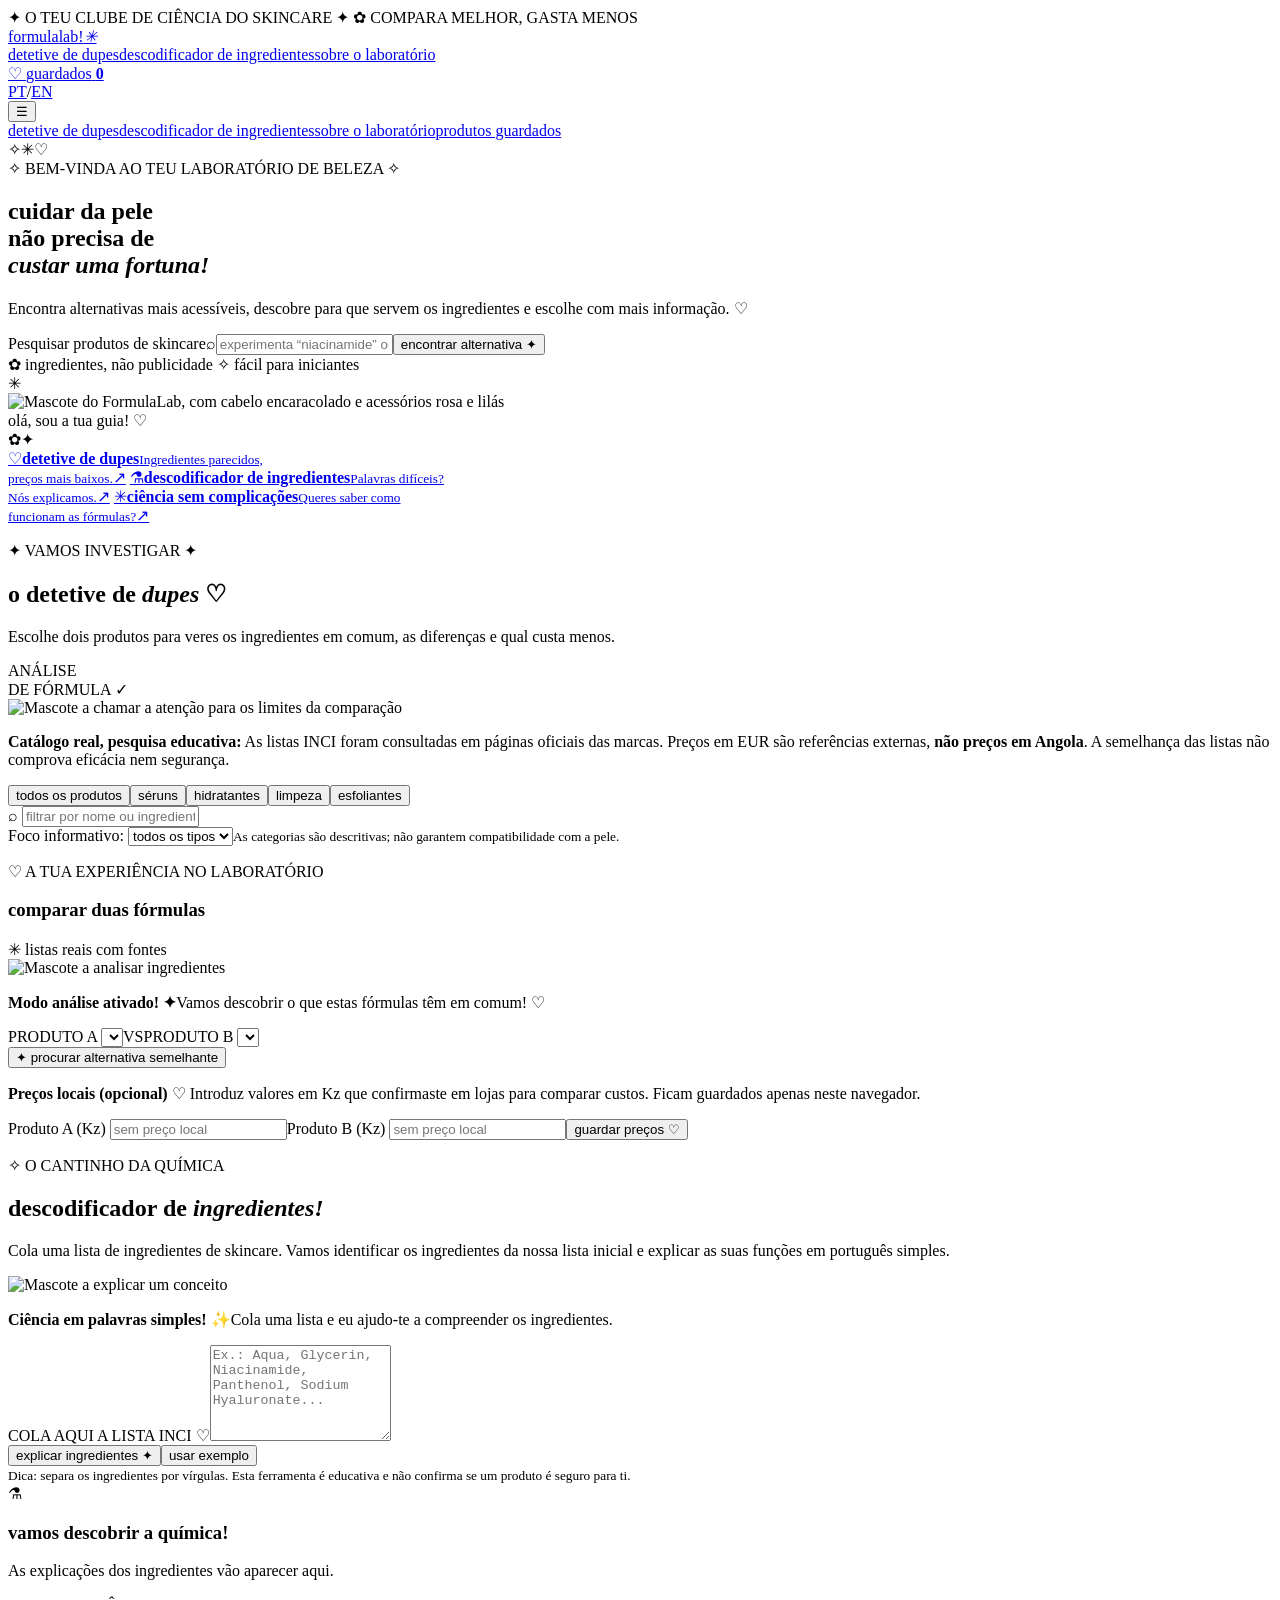
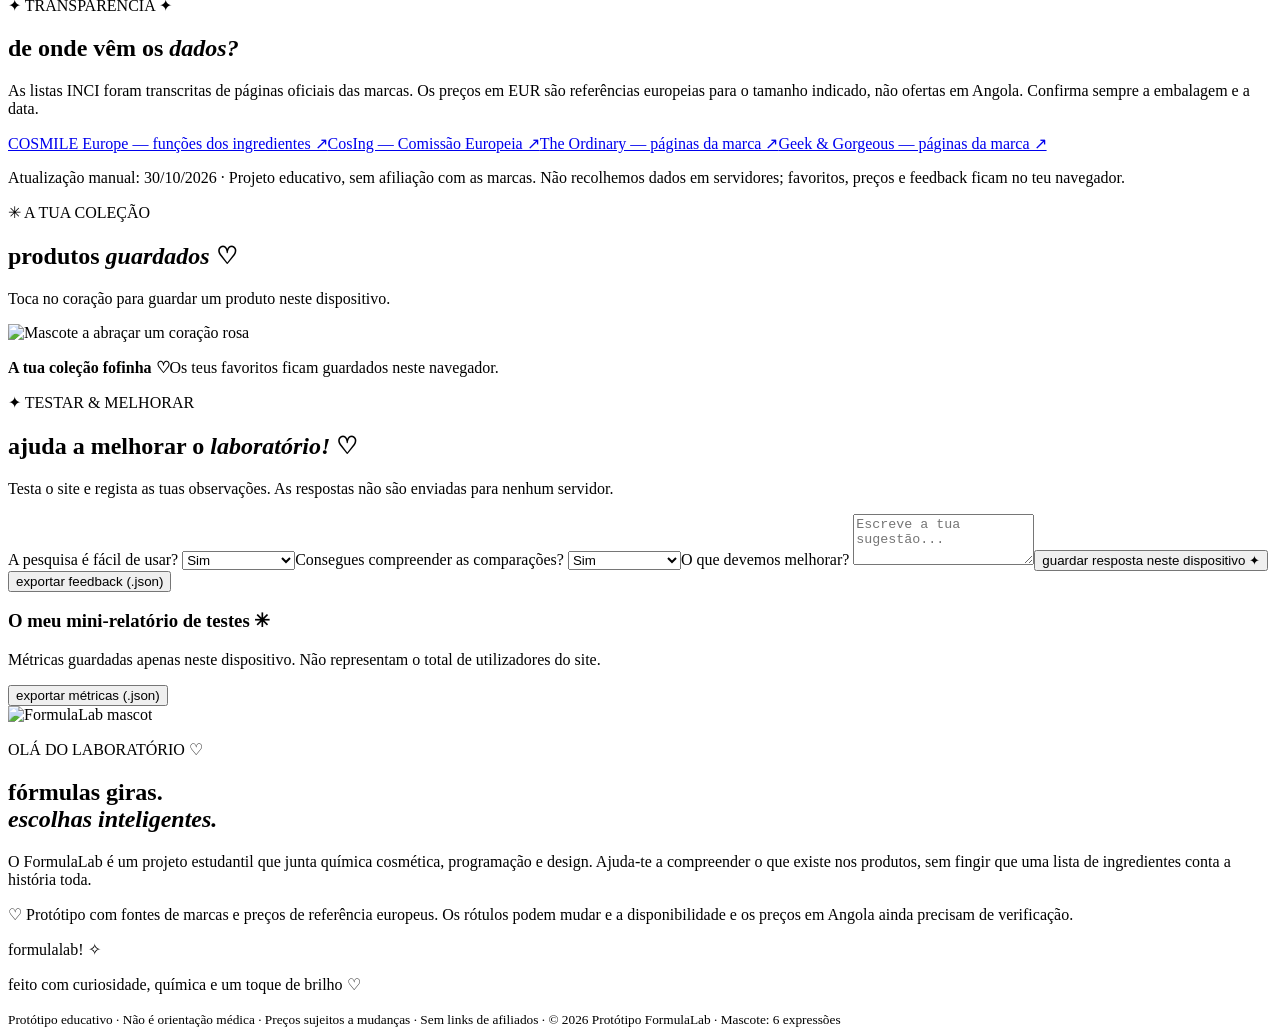
==== index.html @ 0b4a0418 "feat: add index.html" ====
<!doctype html>
<html lang="pt-AO">
<head>
<meta charset="utf-8"><meta name="viewport" content="width=device-width, initial-scale=1">
<meta name="theme-color" content="#a87be1"><meta name="description" content="FormulaLab — compara ingredientes e encontra alternativas de skincare.">
<title>FormulaLab ♡ — ciência e skincare para todos</title>
<link rel="stylesheet" href="styles.css">
</head>
<body>
<div class="page-shell">
  <div class="announcement">✦ O TEU CLUBE DE CIÊNCIA DO SKINCARE ✦ <span>✿</span> COMPARA MELHOR, GASTA MENOS</div>
  <header class="site-header">
    <a href="#home" class="brand" aria-label="Página inicial do FormulaLab">formula<span>lab!</span><i>✳</i></a>
    <nav aria-label="Navegação principal"><a href="#compare">detetive de dupes</a><a href="#decoder">descodificador de ingredientes</a><a href="#about">sobre o laboratório</a></nav>
    <a href="#favorites" class="nav-favs">♡ <span>guardados</span> <b id="favorite-count">0</b></a>
    <div class="language-switch" role="group" aria-label="Idioma / Language"><a class="active" href="index.html" lang="pt" hreflang="pt-AO" aria-label="Português" aria-current="page">PT</a><span aria-hidden="true">/</span><a class="" href="index-en.html" lang="en" hreflang="en" aria-label="English" >EN</a></div>
    <button class="mobile-menu" id="mobile-menu" aria-expanded="false" aria-controls="mobile-links" aria-label="Abrir menu">☰</button>
  </header>
  <div class="mobile-links" id="mobile-links"><a href="#compare">detetive de dupes</a><a href="#decoder">descodificador de ingredientes</a><a href="#about">sobre o laboratório</a><a href="#favorites">produtos guardados</a></div>

  <main id="home">
    <section class="hero decorated" aria-labelledby="hero-title">
      <span class="hero-spark a">✧</span><span class="hero-spark b">✳</span><span class="hero-spark c">♡</span>
      <div class="hero-copy"><div class="small-tag">✧ BEM-VINDA AO TEU LABORATÓRIO DE BELEZA ✧</div>
        <h1 id="hero-title">cuidar da pele<br>não precisa de<br><em>custar uma fortuna!</em></h1>
        <p>Encontra alternativas mais acessíveis, descobre para que servem os ingredientes e escolhe com mais informação. <span>♡</span></p>
        <form id="hero-search" class="hero-search"><label class="sr-only" for="search-input">Pesquisar produtos de skincare</label><span aria-hidden="true">⌕</span><input id="search-input" placeholder="experimenta “niacinamide” ou “sérum”..." autocomplete="off"><button type="submit">encontrar alternativa ✦</button></form>
        <div class="hero-footnote">✿ ingredientes, não publicidade <span>✧</span> fácil para iniciantes</div>
      </div>
      <div class="hero-art"><div class="orbit-sticker s1">✳</div><div class="avatar-halo"><img width="512" height="512" src="assets/avatars/welcome.png" alt="Mascote do FormulaLab, com cabelo encaracolado e acessórios rosa e lilás"></div><div class="avatar-label">olá, sou a tua guia! ♡</div><span class="art-mini left">✿</span><span class="art-mini right">✦</span></div>
    </section>

    <section class="feature-strip" aria-label="O que o FormulaLab faz">
      <a class="feature pink" href="#compare"><span class="feature-icon">♡</span><strong>detetive de dupes</strong><small>Ingredientes parecidos,<br>preços mais baixos.</small><span class="feature-arrow">↗</span></a>
      <a class="feature lime" href="#decoder"><span class="feature-icon">⚗</span><strong>descodificador de ingredientes</strong><small>Palavras difíceis?<br>Nós explicamos.</small><span class="feature-arrow">↗</span></a>
      <a class="feature peach" href="#about"><span class="feature-icon">✳</span><strong>ciência sem complicações</strong><small>Queres saber como<br>funcionam as fórmulas?</small><span class="feature-arrow">↗</span></a>
    </section>

    <section id="compare" class="main-section">
      <div class="section-heading"><div><p class="eyebrow">✦ VAMOS INVESTIGAR ✦</p><h2>o detetive de <i>dupes</i> <span>♡</span></h2><p>Escolhe dois produtos para veres os ingredientes em comum, as diferenças e qual custa menos.</p></div><div class="stamp">ANÁLISE<br>DE FÓRMULA ✓</div></div>
      <div class="notice notice-mascot"><img src="assets/avatars/warning.png" width="512" height="512" loading="lazy" alt="Mascote a chamar a atenção para os limites da comparação"><p><strong>Catálogo real, pesquisa educativa:</strong> As listas INCI foram consultadas em páginas oficiais das marcas. Preços em EUR são referências externas, <strong>não preços em Angola</strong>. A semelhança das listas não comprova eficácia nem segurança.</p></div>
      <div class="filters"><div class="filter-buttons" role="group" aria-label="Filtrar produtos"><button class="filter active" data-filter="all">todos os produtos</button><button class="filter" data-filter="serum">séruns</button><button class="filter" data-filter="moisturizer">hidratantes</button><button class="filter" data-filter="cleanser">limpeza</button><button class="filter" data-filter="exfoliant">esfoliantes</button></div><label class="mini-search">⌕ <input id="catalog-search" placeholder="filtrar por nome ou ingrediente" list="product-suggestions" aria-label="Filtrar catálogo de produtos"></label></div>
      <div class="catalog-extras"><label class="skin-filter-label" for="skin-filter">Foco informativo: <select id="skin-filter"><option value="all">todos os tipos</option><option value="oleosa">pele oleosa</option><option value="mista">pele mista</option><option value="seca">pele seca</option><option value="sensivel">pele sensível</option></select></label><small>As categorias são descritivas; não garantem compatibilidade com a pele.</small><span id="catalog-count"></span></div><datalist id="product-suggestions"></datalist><div id="catalog" class="product-grid" aria-live="polite"></div>
      <div class="compare-panel">
        <div class="panel-title"><div><p class="eyebrow">♡ A TUA EXPERIÊNCIA NO LABORATÓRIO</p><h3>comparar duas fórmulas</h3></div><span class="pill lavender">✳ listas reais com fontes</span></div>
        <div class="mascot-hint mascot-hint-thinking"><img src="assets/avatars/thinking.png" width="512" height="512" loading="lazy" alt="Mascote a analisar ingredientes"><p><strong>Modo análise ativado! ✦</strong><span>Vamos descobrir o que estas fórmulas têm em comum! ♡</span></p></div><div class="selectors"><label>PRODUTO A <select id="product-a"></select></label><span class="vs">VS</span><label>PRODUTO B <select id="product-b"></select></label></div>
        <div class="compare-actions"><button id="best-match" class="primary-btn" type="button">✦ procurar alternativa semelhante</button><span id="match-status" role="status"></span></div><div class="local-prices"><p><strong>Preços locais (opcional)</strong> ♡ Introduz valores em Kz que confirmaste em lojas para comparar custos. Ficam guardados apenas neste navegador.</p><div class="price-inputs"><label>Produto A (Kz) <input type="number" id="price-a" min="0.01" step="0.01" inputmode="decimal" placeholder="sem preço local"></label><label>Produto B (Kz) <input type="number" id="price-b" min="0.01" step="0.01" inputmode="decimal" placeholder="sem preço local"></label><button id="save-prices" type="button" class="plain-btn">guardar preços ♡</button></div><small id="price-status" role="status"></small></div><div id="comparison-output" aria-live="polite"></div>
      </div>
    </section>

    <section id="decoder" class="decoder-section main-section"><div class="decoder-head"><p class="eyebrow">✧ O CANTINHO DA QUÍMICA</p><h2>descodificador de <i>ingredientes!</i></h2><p>Cola uma lista de ingredientes de skincare. Vamos identificar os ingredientes da nossa lista inicial e explicar as suas funções em português simples.</p></div>
      <div class="mascot-hint mascot-hint-explain"><img src="assets/avatars/explaining.png" width="512" height="512" loading="lazy" alt="Mascote a explicar um conceito"><p><strong>Ciência em palavras simples! ✨</strong><span>Cola uma lista e eu ajudo-te a compreender os ingredientes.</span></p></div><div class="decoder-grid"><div><label for="inci-input" class="field-label">COLA AQUI A LISTA INCI ♡</label><textarea id="inci-input" rows="6" placeholder="Ex.: Aqua, Glycerin, Niacinamide, Panthenol, Sodium Hyaluronate..."></textarea><div class="decoder-actions"><button id="decode-btn" class="primary-btn">explicar ingredientes ✦</button><button id="sample-btn" class="plain-btn">usar exemplo</button></div><small>Dica: separa os ingredientes por vírgulas. Esta ferramenta é educativa e não confirma se um produto é seguro para ti.</small></div><div id="decode-output" class="decode-output"><div class="empty-decoder"><span>⚗</span><h3>vamos descobrir a química!</h3><p>As explicações dos ingredientes vão aparecer aqui.</p></div></div></div>
    </section>

    <section id="sources" class="main-section source-section"><div class="section-heading"><div><p class="eyebrow">✦ TRANSPARÊNCIA ✦</p><h2>de onde vêm os <i>dados?</i></h2><p>As listas INCI foram transcritas de páginas oficiais das marcas. Os preços em EUR são referências europeias para o tamanho indicado, não ofertas em Angola. Confirma sempre a embalagem e a data.</p></div></div><div class="source-links"><a href="https://cosmileeurope.eu/" target="_blank" rel="noopener noreferrer">COSMILE Europe — funções dos ingredientes ↗</a><a href="https://single-market-economy.ec.europa.eu/sectors/cosmetics/cosmetic-ingredient-database_en" target="_blank" rel="noopener noreferrer">CosIng — Comissão Europeia ↗</a><a href="https://theordinary.com/pt-pt" target="_blank" rel="noopener noreferrer">The Ordinary — páginas da marca ↗</a><a href="https://geekandgorgeous.com/" target="_blank" rel="noopener noreferrer">Geek & Gorgeous — páginas da marca ↗</a></div><p class="data-note">Atualização manual: 30/10/2026 · Projeto educativo, sem afiliação com as marcas. Não recolhemos dados em servidores; favoritos, preços e feedback ficam no teu navegador.</p></section><section id="favorites" class="main-section favorites-section"><div class="section-heading"><div><p class="eyebrow">✳ A TUA COLEÇÃO</p><h2>produtos <i>guardados</i> ♡</h2><p>Toca no coração para guardar um produto neste dispositivo.</p></div></div><div class="mascot-hint mascot-hint-love"><img src="assets/avatars/love.png" width="512" height="512" loading="lazy" alt="Mascote a abraçar um coração rosa"><p><strong>A tua coleção fofinha ♡</strong><span>Os teus favoritos ficam guardados neste navegador.</span></p></div><div id="favorites-content" class="favorite-list"></div></section>
    <section id="feedback" class="main-section feedback-section"><div class="section-heading"><div><p class="eyebrow">✦ TESTAR & MELHORAR</p><h2>ajuda a melhorar o <i>laboratório!</i> ♡</h2><p>Testa o site e regista as tuas observações. As respostas não são enviadas para nenhum servidor.</p></div></div><form id="feedback-form" class="feedback-form"><label>A pesquisa é fácil de usar? <select name="search"><option value="sim">Sim</option><option value="mais-ou-menos">Mais ou menos</option><option value="nao">Não</option></select></label><label>Consegues compreender as comparações? <select name="compare"><option value="sim">Sim</option><option value="mais-ou-menos">Mais ou menos</option><option value="nao">Não</option></select></label><label>O que devemos melhorar? <textarea name="comment" rows="3" maxlength="1000" placeholder="Escreve a tua sugestão..."></textarea></label><button type="submit" class="primary-btn">guardar resposta neste dispositivo ✦</button><div id="feedback-status" role="status"></div><button id="export-feedback" class="plain-btn" type="button">exportar feedback (.json)</button></form><div class="private-metrics"><h3>O meu mini-relatório de testes ✳</h3><p>Métricas guardadas apenas neste dispositivo. Não representam o total de utilizadores do site.</p><div id="metrics-content" aria-live="polite"></div><button id="export-metrics" type="button" class="plain-btn">exportar métricas (.json)</button></div></section><section id="about" class="about-section"><div class="about-avatar"><img loading="lazy" width="512" height="512" src="assets/avatars/welcome.png" alt="FormulaLab mascot"></div><div><p class="eyebrow">OLÁ DO LABORATÓRIO ♡</p><h2>fórmulas giras.<br><i>escolhas inteligentes.</i></h2><p>O FormulaLab é um projeto estudantil que junta química cosmética, programação e design. Ajuda-te a compreender o que existe nos produtos, sem fingir que uma lista de ingredientes conta a história toda.</p><p class="about-note">♡ Protótipo com fontes de marcas e preços de referência europeus. Os rótulos podem mudar e a disponibilidade e os preços em Angola ainda precisam de verificação.</p></div></section>
  </main>
  <footer><div class="footer-brand">formula<span>lab!</span> ✧</div><p>feito com curiosidade, química e um toque de brilho ♡</p><small>Protótipo educativo · Não é orientação médica · Preços sujeitos a mudanças · Sem links de afiliados · © 2026 Protótipo FormulaLab · Mascote: 6 expressões</small></footer>
</div>
<script src="data.js"></script><script src="app.js"></script>
<script>
  document.querySelectorAll('.language-switch a').forEach(link => link.addEventListener('click', () => {
    const hash = window.location.hash;
    if (hash) link.href = link.getAttribute('href').split('#')[0] + hash;
  }));
</script>
</body></html>
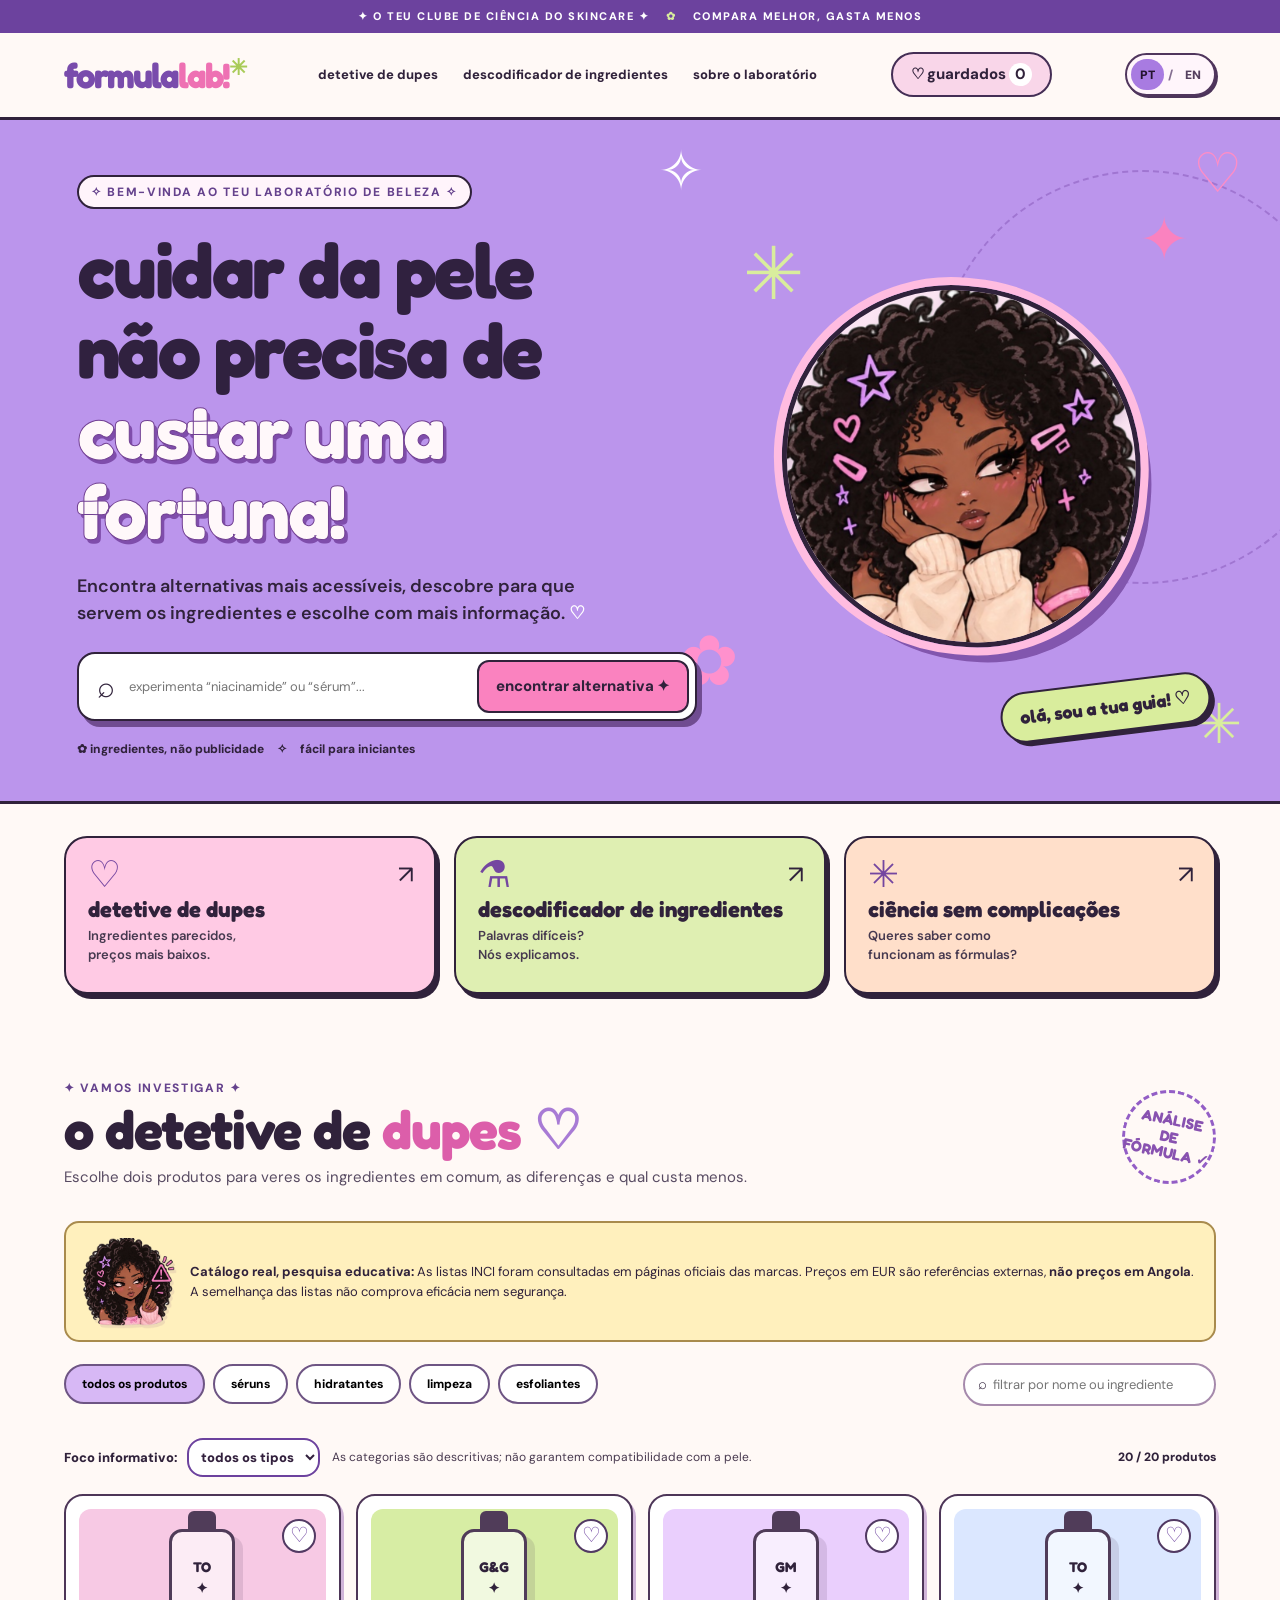
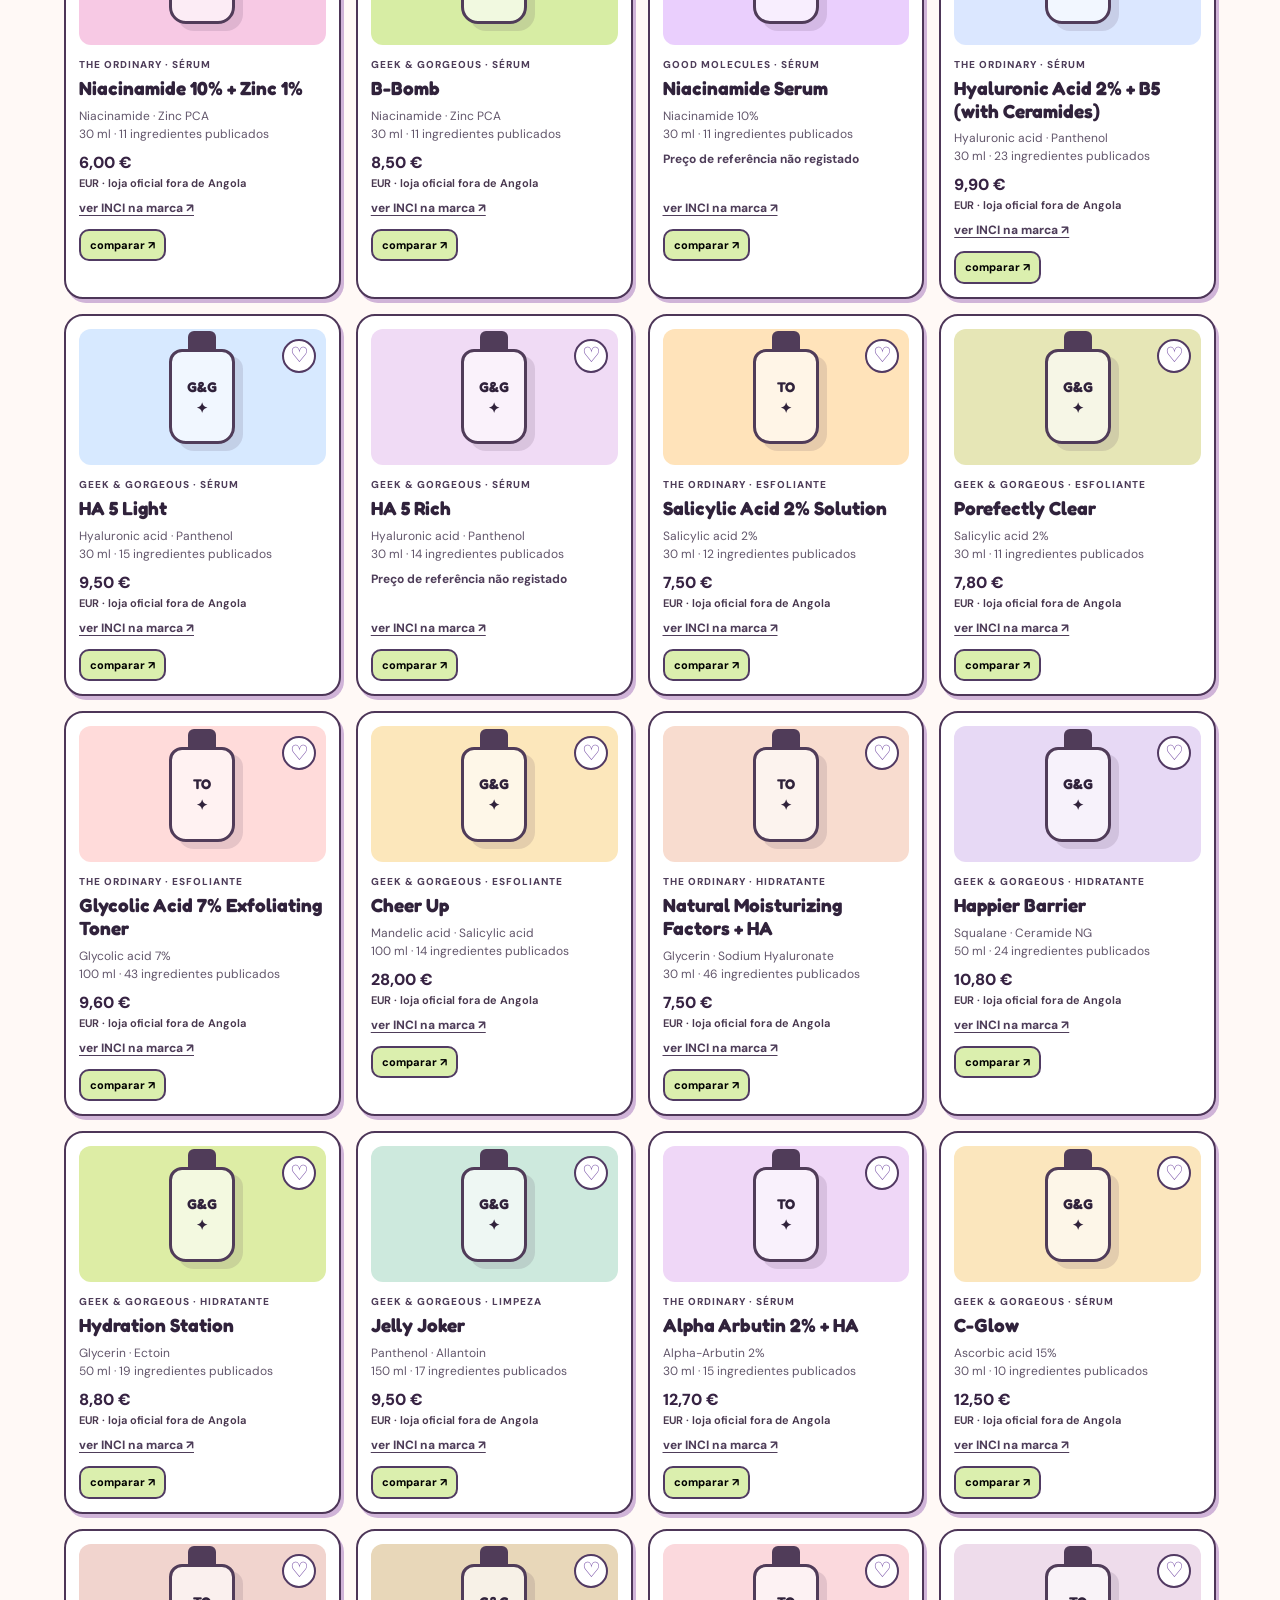
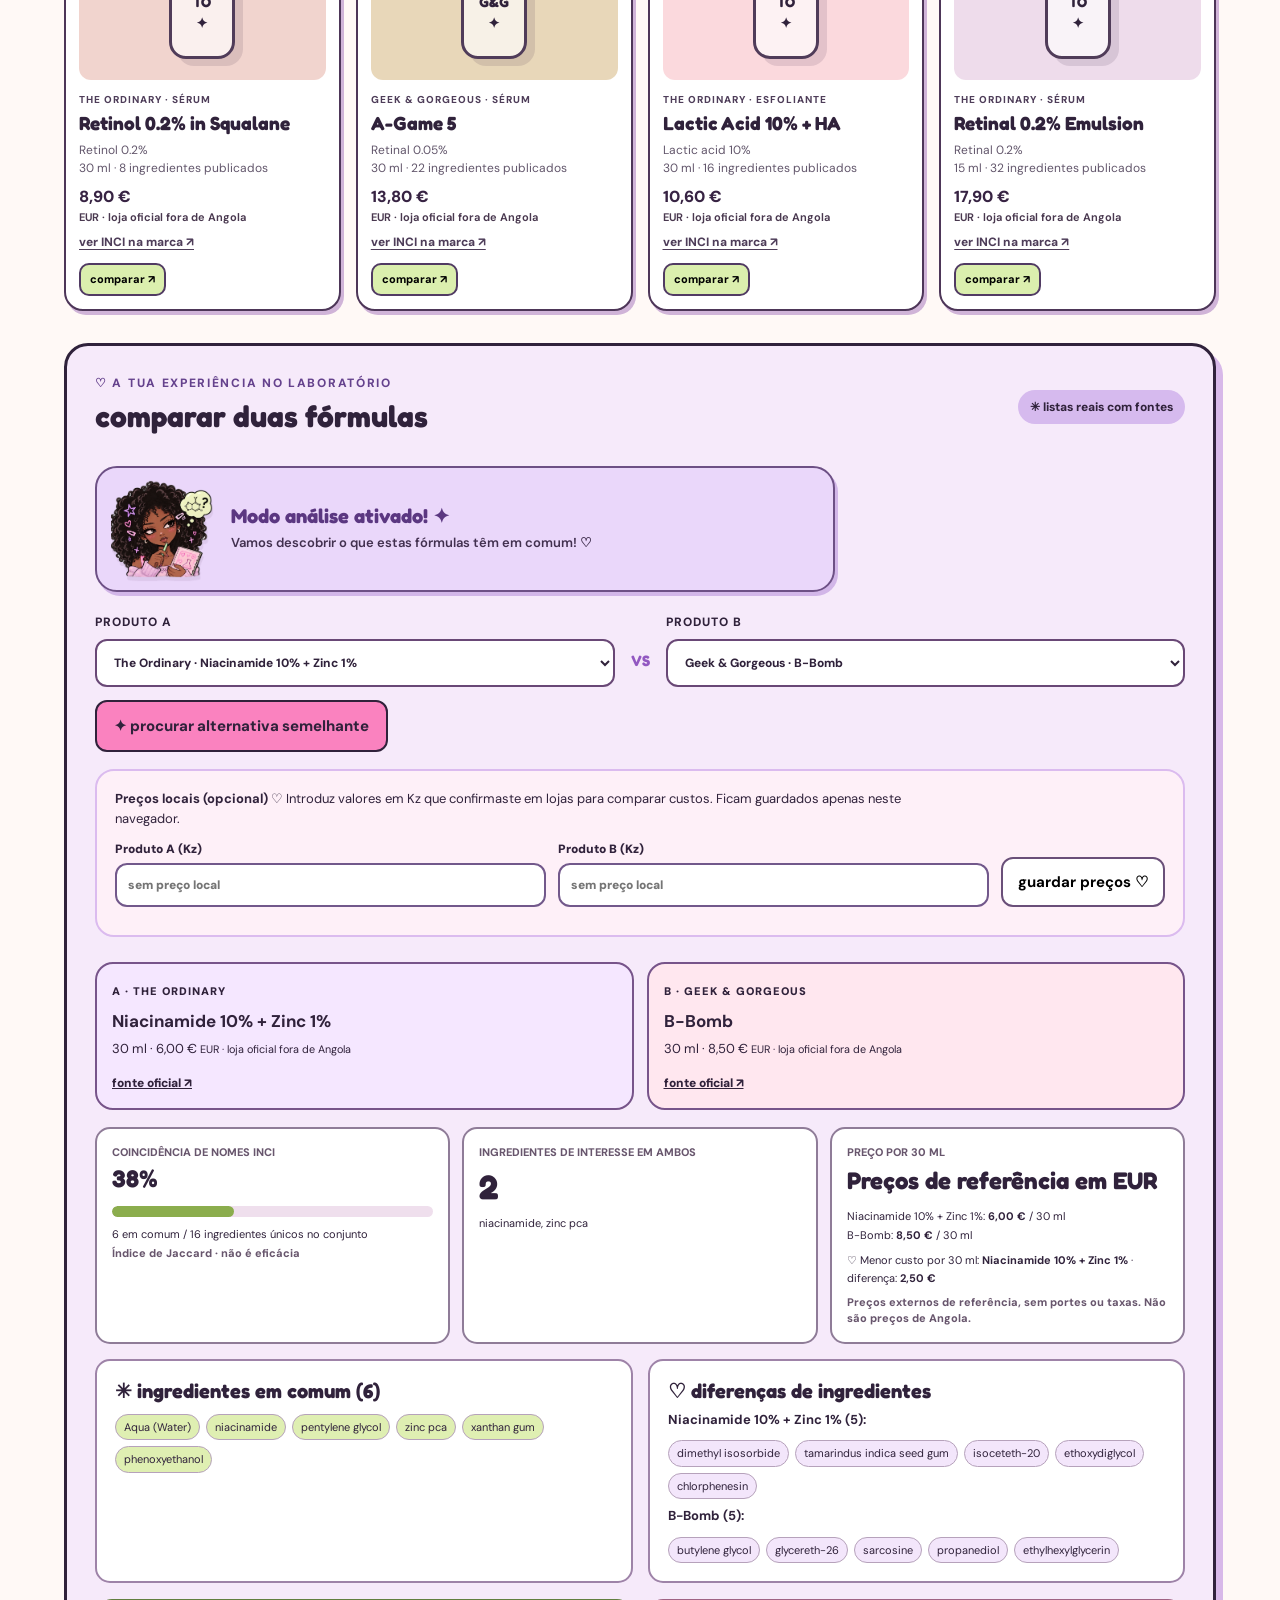
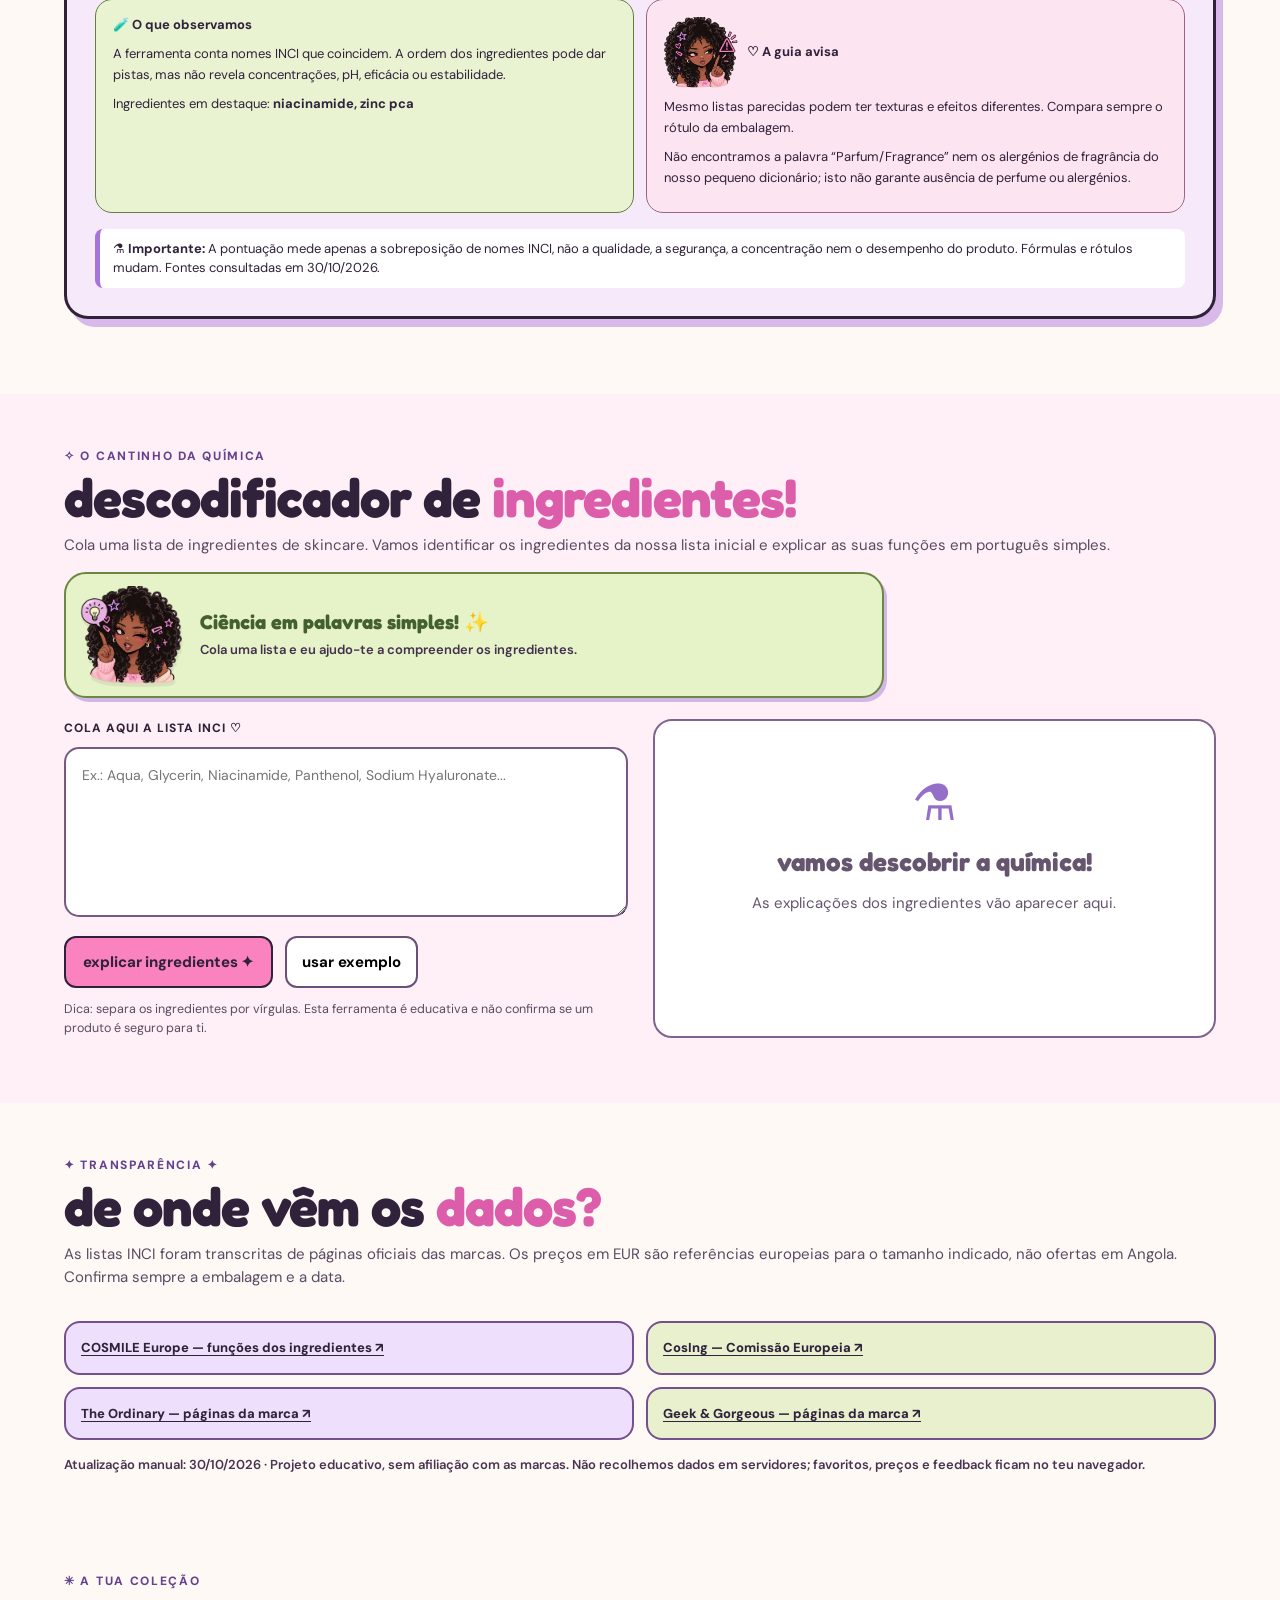
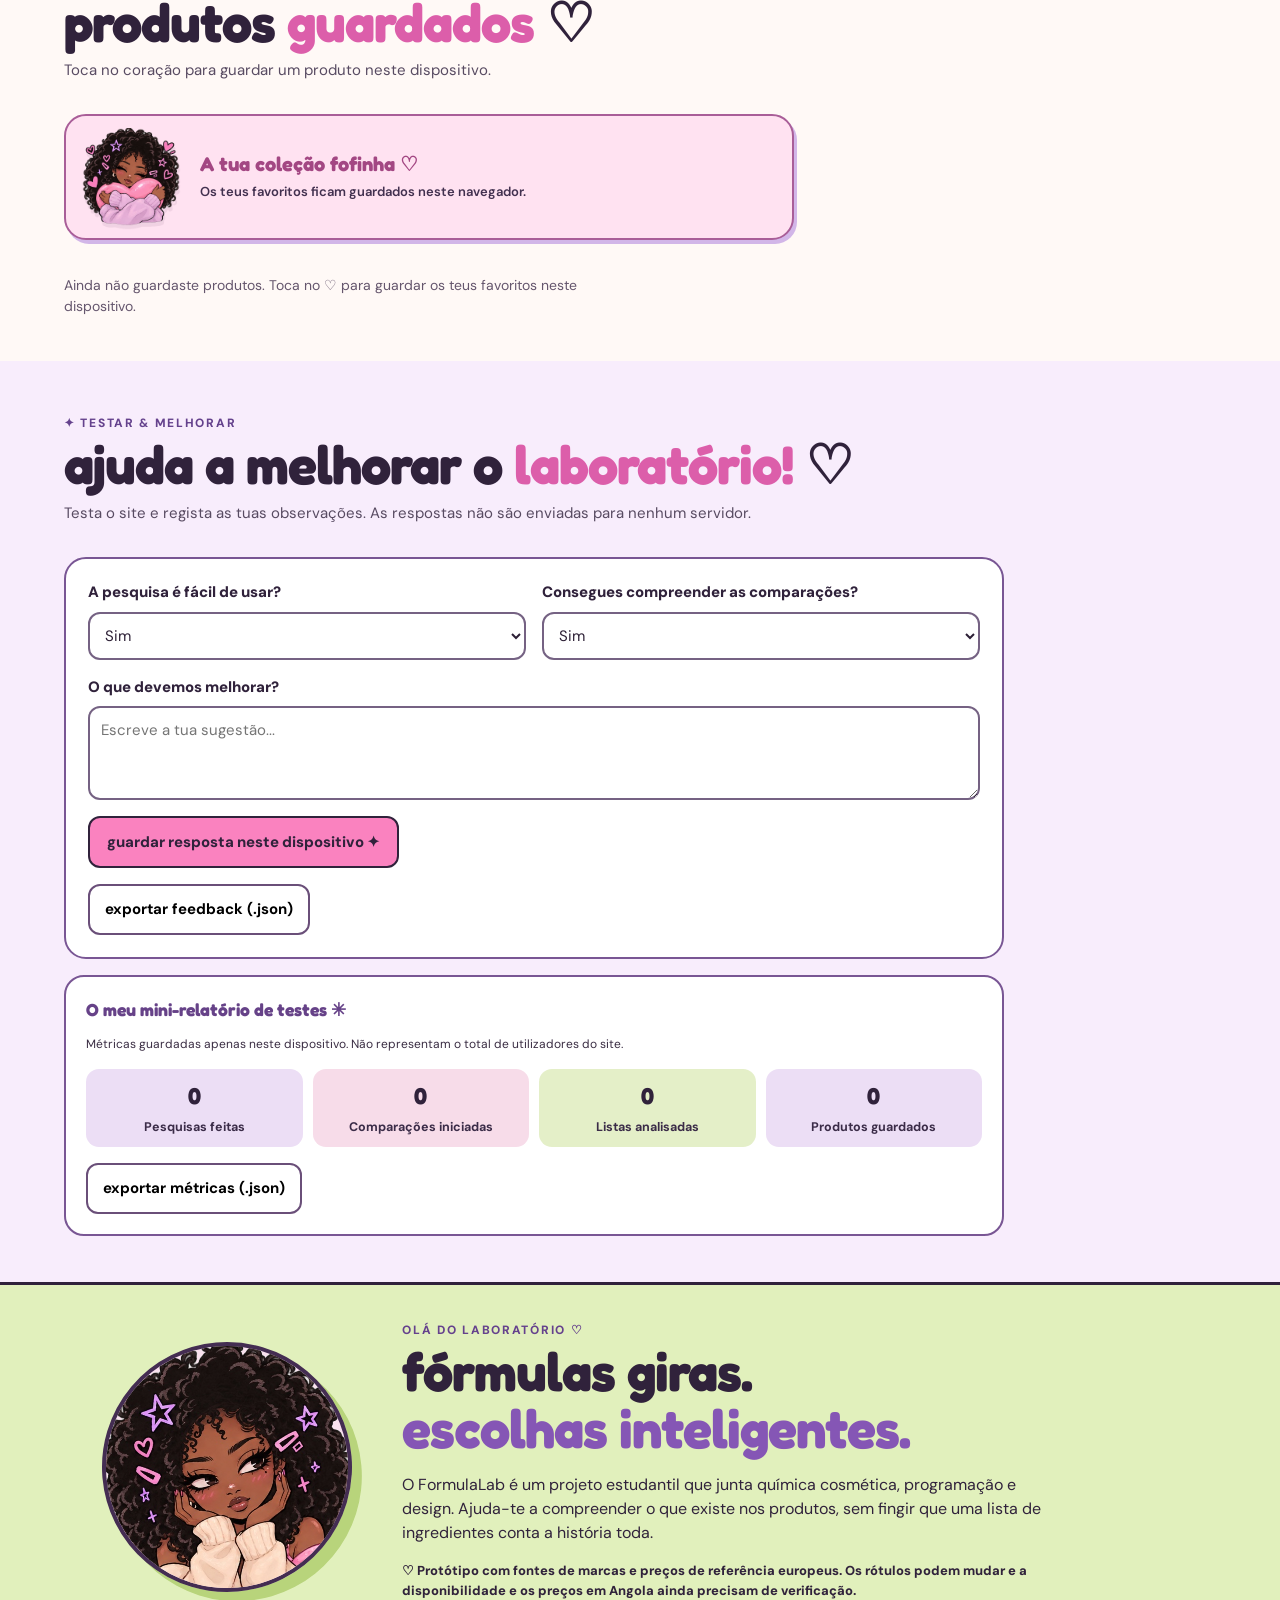
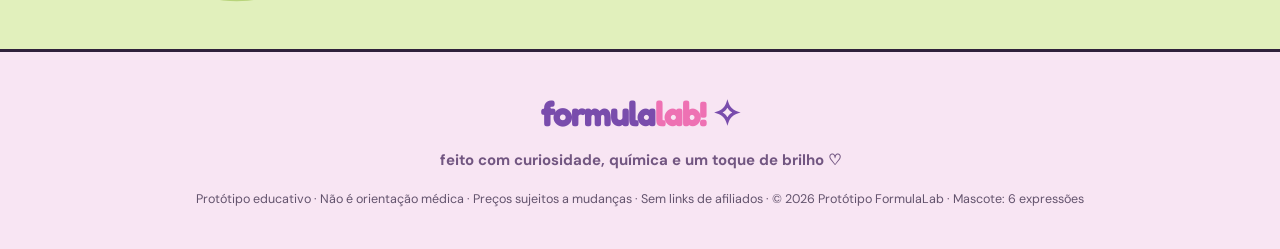
==== commit 7661bc4c: "feat: restore original FormulaLab website and six mascot illustrations" ====
--- a/index.html
+++ b/index.html
@@ -64,4 +64,4 @@
     if (hash) link.href = link.getAttribute('href').split('#')[0] + hash;
   }));
 </script>
-</body></html>+</body></html>
--- a/styles.css
+++ b/styles.css
@@ -0,0 +1,110 @@
+@import url('https://fonts.googleapis.com/css2?family=DM+Sans:wght@400;500;600;700;800&family=Fredoka:wght@400;500;600;700&display=swap');
+:root{--ink:#30223b;--purple:#a77cdd;--deep:#6c429e;--pink:#fa82bf;--lightpink:#ffd4e9;--lime:#d9ed9d;--cream:#fff9f6;--peach:#ffe2cb;--border:#382646;--muted:#594d64}*{box-sizing:border-box}html{scroll-behavior:smooth}body{margin:0;background:#f6e8f5;color:var(--ink);font-family:'DM Sans',Arial,sans-serif;font-size:15px;line-height:1.5}button,input,textarea,select{font:inherit}button{cursor:pointer}a{color:inherit;text-decoration:none}button:focus-visible,a:focus-visible,input:focus-visible,select:focus-visible,textarea:focus-visible{outline:3px solid #6139a4;outline-offset:3px}.page-shell{max-width:1300px;margin:auto;background:var(--cream);min-height:100vh;overflow:hidden}.announcement{background:var(--deep);color:#fff;text-align:center;padding:8px 14px;font-size:11px;font-weight:800;letter-spacing:1.5px}.announcement span{color:var(--lime);padding:0 12px}.site-header{height:84px;display:flex;justify-content:space-between;align-items:center;padding:0 5%;background:#fff9f6;gap:22px}.brand,.footer-brand{font:700 35px 'Fredoka',sans-serif;color:#794cac;letter-spacing:-2px;white-space:nowrap}.brand span,.footer-brand span{color:#ee71b3}.brand i{font-size:22px;font-style:normal;color:#a9cb58;vertical-align:top}.site-header nav{display:flex;gap:25px;font-size:13px;font-weight:800}.site-header nav a:hover,.mobile-links a:hover{color:var(--deep)}.nav-favs{border:2px solid #442e55;border-radius:30px;padding:9px 18px;font-weight:800;background:#f9d6e9;white-space:nowrap}.nav-favs b{display:inline-grid;place-items:center;background:#fff;width:23px;height:23px;border-radius:50%}.mobile-menu,.mobile-links{display:none}.hero{min-height:525px;background:#bb95ec;display:grid;grid-template-columns:57% 43%;position:relative;padding:55px 6% 43px;overflow:hidden;border-top:3px solid var(--ink);border-bottom:3px solid var(--ink)}.hero:before{content:"";position:absolute;border:2px dashed #8a5cbc;border-radius:50%;width:410px;height:410px;right:-70px;top:50px;opacity:.55}.hero-copy{position:relative;z-index:2}.small-tag,.eyebrow{font-weight:800;font-size:12px;letter-spacing:1.7px;color:#65428d}.small-tag{display:inline-block;background:#fff4fb;border:2px solid var(--ink);border-radius:24px;padding:6px 12px}.hero h1{font-family:'Fredoka',sans-serif;font-size:clamp(47px,6vw,81px);line-height:1.05;letter-spacing:-2.5px;margin:21px 0;color:#30213f}.hero h1 em{font-style:normal;color:#fff8fa;text-shadow:3px 4px 0 #7f4dab;-webkit-text-stroke:1px #713f92}.hero p{font-size:18px;max-width:510px;font-weight:600;margin:16px 0 25px}.hero p span{color:#fff}.hero-search{display:flex;background:white;border:2px solid var(--ink);box-shadow:5px 6px 0 #704c91;border-radius:18px;padding:6px;max-width:620px;align-items:center}.hero-search>span{font-size:30px;padding:0 12px}.hero-search input{min-width:0;flex:1;border:0;outline:0;font-size:13px}.hero-search button,.primary-btn{border:2px solid var(--ink);border-radius:12px;background:var(--pink);padding:13px 17px;font-weight:800;color:#30223b;white-space:nowrap}.hero-search button:hover,.primary-btn:hover{background:#ffaad4}.hero-footnote{margin-top:19px;font-weight:800;font-size:12px}.hero-footnote span{margin:0 10px}.hero-art{position:relative;display:flex;align-items:center;justify-content:center;min-width:0}.avatar-halo{border:5px solid var(--ink);outline:8px solid #ffbce0;background:#fff;width:min(360px,94%);aspect-ratio:1/1;border-radius:48% 52% 46% 54%;overflow:hidden;transform:rotate(5deg);box-shadow:12px 14px 0 #8256ae;position:relative}.avatar-halo img{width:100%;height:100%;object-fit:cover;transform:rotate(-5deg) scale(1.15)}.avatar-label{position:absolute;bottom:25px;right:-8px;background:var(--lime);border:2px solid var(--ink);border-radius:40px;font-family:'Fredoka';font-size:18px;font-weight:700;padding:10px 18px;transform:rotate(-7deg);box-shadow:4px 4px 0 #30223b}.hero-spark,.orbit-sticker,.art-mini{position:absolute;font-size:55px;color:#fff}.hero-spark.a{right:45%;top:10px}.hero-spark.b{right:3%;bottom:35px;color:var(--lime)}.hero-spark.c{right:3%;top:12px;color:#fe8dc6}.orbit-sticker.s1{left:5%;top:45px;color:var(--lime);font-size:73px}.art-mini.left{left:-8%;bottom:44px;color:#ff91cd;font-size:70px}.art-mini.right{right:3%;top:20px;color:var(--pink);font-size:60px}.feature-strip{padding:32px 5%;display:grid;grid-template-columns:repeat(3,1fr);gap:18px}.feature{position:relative;border:2px solid var(--ink);border-radius:23px;min-height:158px;padding:18px 22px;box-shadow:4px 5px 0 var(--ink);display:flex;flex-direction:column}.feature.pink{background:#ffcae4}.feature.lime{background:#dfefb2}.feature.peach{background:#ffdfca}.feature-icon{font-size:37px;color:#7446a0;line-height:1}.feature strong{font-family:'Fredoka';font-size:22px}.feature small{font-size:13px;color:#46394f;font-weight:600}.feature-arrow{position:absolute;right:20px;top:18px;font-size:25px}.main-section{padding:53px 5% 30px;scroll-margin-top:20px}.section-heading,.panel-title{display:flex;justify-content:space-between;align-items:center;gap:20px;margin-bottom:25px}.section-heading h2,.decoder-head h2,.about-section h2{font-family:'Fredoka';font-size:clamp(35px,5vw,54px);line-height:1.06;letter-spacing:-1px;margin:4px 0}.section-heading h2 i,.decoder-head h2 i,.about-section h2 i{font-style:normal;color:#dc5eaa}.section-heading h2 span{color:#a87bd5}.section-heading p:not(.eyebrow),.decoder-head>p:not(.eyebrow){font-size:15px;color:#584b62;margin:8px 0}.eyebrow{margin:0}.stamp{width:94px;height:94px;border:3px dashed #935ec6;transform:rotate(12deg);border-radius:50%;display:grid;place-items:center;font-family:'Fredoka';font-weight:700;color:#8852b0;text-align:center;line-height:1.1}.notice{display:flex;align-items:start;gap:12px;background:#fff0bd;border:2px solid #a98b4d;border-radius:15px;padding:12px 17px;margin-bottom:21px}.notice span{font-size:26px;color:#81653a}.notice p{margin:0;font-size:13px}.filters{display:flex;align-items:center;justify-content:space-between;gap:15px;flex-wrap:wrap;margin-bottom:18px}.filter-buttons{display:flex;flex-wrap:wrap;gap:8px}.filter{border:2px solid #6e5584;border-radius:20px;background:#fff;padding:9px 16px;font-weight:800;font-size:12px}.filter.active{background:#d7b8f5}.mini-search{background:white;border:2px solid #a68aac;border-radius:25px;padding:8px 13px}.mini-search input{outline:0;border:0;min-width:210px;font-size:13px}.product-grid{display:grid;grid-template-columns:repeat(4,minmax(0,1fr));gap:15px}.product-card{border:2px solid #4d3658;border-radius:19px;padding:13px;background:#fff;box-shadow:3px 4px 0 #d0b4d8;min-width:0}.product-card-top{border-radius:12px;min-height:136px;display:grid;place-items:center;position:relative;overflow:hidden}.product-card-top .bottle{position:relative;width:66px;height:95px;border:3px solid #503c59;border-radius:13px 13px 17px 17px;box-shadow:8px 7px 0 rgba(63,38,68,.13);background:rgba(255,255,255,.66);display:flex;align-items:center;justify-content:center;text-align:center;padding:8px;font-family:'Fredoka';font-size:10px;font-weight:700}.bottle:before{content:'';position:absolute;top:-21px;width:28px;height:20px;background:#503c59;border-radius:6px 6px 0 0}.product-card-top .heart-btn{position:absolute;right:10px;top:10px;border:2px solid #523a63;background:#fff;border-radius:50%;width:34px;height:34px;font-size:21px;line-height:1;color:#7046a1}.heart-btn.saved{color:#e7499b;background:#ffe2f1}.product-meta{font-size:10px;text-transform:uppercase;font-weight:800;letter-spacing:1px;color:#796486;margin-top:12px}.product-card h4{font-family:'Fredoka';font-size:19px;line-height:1.2;margin:5px 0 7px}.product-card .small-info{color:#62566b;font-size:12px;min-height:38px}.product-bottom{display:flex;align-items:center;justify-content:space-between;margin-top:11px;gap:6px}.product-bottom strong{font-size:13px}.product-bottom button{border:2px solid #513b63;background:#dbefae;border-radius:10px;padding:6px 9px;font-size:11px;font-weight:800}.compare-panel{border:3px solid var(--ink);border-radius:24px;background:#f6eafa;margin-top:32px;padding:28px;box-shadow:7px 8px 0 #d8b9e9}.panel-title h3{font-family:'Fredoka';font-size:30px;margin:2px 0}.pill{border-radius:22px;font-size:12px;font-weight:800;padding:8px 12px}.pill.lavender{background:#d6baee}.selectors{display:grid;grid-template-columns:1fr auto 1fr;gap:16px;align-items:end}.selectors label,.field-label{font-weight:800;font-size:12px;letter-spacing:1px}.selectors select{display:block;width:100%;padding:13px;border:2px solid #694876;border-radius:12px;background:white;margin-top:8px;color:var(--ink)}.vs{font-family:'Fredoka';font-weight:700;color:#9258c1;padding-bottom:14px}.results{margin-top:25px}.summary-pills{display:grid;grid-template-columns:repeat(3,1fr);gap:12px}.summary-pill{background:white;border:2px solid #8f7c98;border-radius:15px;padding:15px}.summary-pill small{font-size:11px;font-weight:800;color:#68566d;display:block}.summary-pill strong{font-family:'Fredoka';font-size:24px}.summary-pill p{font-size:11px;margin:3px 0}.breakdown{display:grid;grid-template-columns:1fr 1fr;gap:15px;margin-top:15px}.break-card{border-radius:15px;border:2px solid #9e83a8;padding:18px;background:#fff}.break-card h4{font:700 20px 'Fredoka';margin:0 0 7px}.break-card p{font-size:13px;margin:7px 0}.chips{display:flex;gap:6px;flex-wrap:wrap;margin-top:11px}.chip{background:#f3e6fb;border:1px solid #b6a2bb;border-radius:20px;padding:4px 8px;font-size:11px;overflow-wrap:anywhere}.chip.green{background:#dfefb2}.explain-note{margin-top:13px;border-left:5px solid #a775d9;padding:10px 13px;background:#fff;border-radius:8px;font-size:13px}.decoder-section{background:#fff0f7;margin-top:45px;padding-bottom:65px}.decoder-grid{display:grid;grid-template-columns:1fr 1fr;gap:25px}.field-label{display:block;margin-bottom:10px}.decoder-grid textarea{width:100%;resize:vertical;min-height:170px;border:2px solid #765884;border-radius:15px;padding:16px;background:#fff;font-size:14px}.decoder-actions{display:flex;flex-wrap:wrap;gap:12px;margin:12px 0}.plain-btn{border:2px solid #6a4f79;border-radius:12px;background:#fff;padding:12px 15px;font-weight:700}.decoder-grid small{display:block;color:#594c62}.decode-output{background:#fff;border:2px solid #7e648e;border-radius:19px;padding:20px;min-height:262px;max-height:420px;overflow:auto}.empty-decoder{text-align:center;padding:25px;color:#65556e}.empty-decoder span{font-size:50px;color:#956fc7}.empty-decoder h3{font:700 26px 'Fredoka';margin:5px}.ingredient-item{padding:10px 0;border-bottom:1px solid #e5d6ec}.ingredient-item:last-child{border:0}.ingredient-item strong{font-family:'Fredoka';font-size:17px}.ingredient-item small{display:block;color:#6f547d;font-weight:800}.ingredient-item p{margin:5px 0;font-size:13px}.favorite-list{display:grid;grid-template-columns:repeat(2,1fr);gap:10px}.favorite-entry{display:flex;justify-content:space-between;gap:10px;align-items:center;background:#f7eaf7;border:2px solid #b194c9;padding:12px 15px;border-radius:14px}.favorite-entry button{border:0;background:#fff;border-radius:20px;padding:7px 12px}.empty-favorites{font-size:14px;color:#65566d}.about-section{background:#e1f0bc;border-top:3px solid var(--ink);border-bottom:3px solid var(--ink);padding:36px 8%;display:grid;grid-template-columns:250px 1fr;gap:50px;align-items:center}.about-avatar{border:4px solid #442d52;border-radius:50%;overflow:hidden;aspect-ratio:1/1;background:white;transform:rotate(-5deg);box-shadow:9px 10px 0 #b8d47b}.about-avatar img{width:100%;height:100%;object-fit:cover}.about-section p:not(.eyebrow){max-width:650px;font-size:16px}.about-section .about-note{font-weight:800;font-size:13px!important}.about-section h2 i{color:#8556b5}footer{text-align:center;padding:40px 15px;background:#f8e5f3}footer p{font-weight:700;color:#725681}footer small{color:#63536d}.sr-only{position:absolute!important;height:1px;width:1px;overflow:hidden;clip:rect(0,0,0,0);white-space:nowrap}
+@media(max-width:930px){.site-header nav{gap:12px}.site-header nav a{font-size:11px}.hero{grid-template-columns:60% 40%;padding-left:4%}.hero h1{font-size:clamp(40px,5.6vw,65px)}.avatar-label{font-size:13px;bottom:65px}.product-grid{grid-template-columns:repeat(2,minmax(0,1fr))}}
+@media(max-width:640px){.site-header{height:69px;padding:0 5%}.brand{font-size:28px}.site-header nav,.nav-favs{display:none}.mobile-menu{display:block;background:#fbd1e5;border:2px solid var(--ink);border-radius:12px;padding:6px 12px;font-size:20px}.mobile-links.open{display:flex;flex-direction:column;background:#fff;padding:14px 6%;gap:14px;font-weight:800}.hero{display:flex;flex-direction:column;padding:34px 6% 42px;min-height:unset}.hero h1{font-size:clamp(46px,10vw,65px)}.hero p{font-size:15px}.hero-art{margin-top:38px}.avatar-halo{width:min(250px,73%)}.avatar-label{bottom:0;right:0}.hero-search{flex-wrap:wrap}.hero-search input{min-width:calc(100% - 65px);height:37px}.hero-search button{width:100%;margin-top:4px}.feature-strip{grid-template-columns:1fr;gap:12px}.feature{min-height:125px}.main-section{padding:38px 5% 20px}.stamp{display:none}.product-grid{gap:10px}.product-card{padding:9px}.product-card-top{min-height:115px}.product-card h4{font-size:16px}.product-bottom{flex-direction:column;align-items:stretch}.product-bottom button{width:100%}.compare-panel{padding:16px}.panel-title{align-items:start;flex-direction:column}.selectors{grid-template-columns:1fr;gap:7px}.vs{text-align:center;padding:0}.summary-pills{grid-template-columns:1fr}.breakdown,.decoder-grid,.favorite-list{grid-template-columns:1fr}.about-section{grid-template-columns:1fr;gap:25px;text-align:center}.about-avatar{width:180px;margin:auto}.announcement{font-size:9px}.mini-search{width:100%}.mini-search input{width:calc(100% - 35px)}}
+
+/* Bilingual navigation: accessible, visible on desktop and mobile */
+.site-header .language-switch{display:flex;align-items:center;gap:4px;flex-shrink:0;background:#fff5fb;border:2px solid #50365d;border-radius:999px;padding:4px;font-family:inherit;font-size:12px;font-weight:900;box-shadow:2px 2px 0 #4c345a}
+.language-switch a{display:inline-flex;justify-content:center;align-items:center;min-width:33px;min-height:31px;border-radius:999px;color:#55405f;text-decoration:none;padding:4px 6px}
+.language-switch a.active{background:#a87be1;color:#25142f}
+.language-switch a:hover,.language-switch a:focus-visible{outline:2px solid #5c2c8b;outline-offset:2px}
+.language-switch span{color:#846e91}
+@media(max-width:640px){.site-header .language-switch{margin-left:auto;margin-right:7px;gap:1px;padding:2px}.language-switch a{min-width:29px;min-height:28px;font-size:11px}.site-header .brand{font-size:clamp(21px,6.2vw,28px)}}
+/* v2 additions — readable accessible controls and source transparency */
+.product-meta,.small-info,.source-mini,.price-unknown{color:#4e3d59}
+.product-price{font-weight:850;font-size:16px;margin-top:6px;color:#372343;min-height:42px}
+.product-price small{display:block;font-size:11px;font-weight:650;color:#49384f}
+.price-unknown{font-size:12px;font-weight:700;line-height:1.4;display:block}
+.source-mini{margin:6px 0 12px;font-size:12px;font-weight:800;text-decoration:underline;text-underline-offset:3px}
+.catalog-extras{display:flex;align-items:center;flex-wrap:wrap;gap:12px;padding:14px 0 17px}
+.catalog-extras small{font-size:12px;color:#493a50;flex:1}
+.skin-filter-label{font-weight:850;font-size:13px}
+.skin-filter-label select{margin-left:7px;max-width:200px;border:2px solid #6c429e;border-radius:16px;padding:8px;background:white;color:#32203d}
+#catalog-count{margin-left:auto;font-size:12px;font-weight:850}
+.compare-actions{display:flex;align-items:center;gap:14px;flex-wrap:wrap;margin:13px 0}
+#match-status{color:#3e2d46;font-weight:650;font-size:12px;flex:1;min-width:200px}
+.local-prices{background:#fef0f8;border:2px solid #dbbbef;border-radius:19px;margin:17px 0;padding:18px}
+.local-prices p{margin:0 0 12px;max-width:850px;font-size:13px}
+.price-inputs{display:flex;gap:12px;align-items:end;flex-wrap:wrap}
+.price-inputs label{display:flex;flex:1;min-width:160px;flex-direction:column;font-size:12px;font-weight:900;gap:5px}
+.price-inputs input{width:100%;border:2px solid #72588b;padding:11px;border-radius:12px;background:#fff}
+#price-status{display:block;font-weight:700;color:#53396e;margin-top:10px}
+.real-compare-head{display:grid;grid-template-columns:1fr 1fr;gap:13px;margin:17px 0}
+.product-comparison-card{background:#f5e7ff;border-radius:18px;border:2px solid #77548a;padding:15px;min-width:0}
+.product-comparison-card:nth-child(2){background:#ffe7ef}
+.product-comparison-card h4{margin:7px 0 5px;font-size:17px;overflow-wrap:anywhere}
+.product-comparison-card p{font-size:13px;margin:0 0 12px;line-height:1.5}
+.product-comparison-card a{font-weight:850;font-size:12px;text-decoration:underline}
+.real-label{font-weight:900;text-transform:uppercase;font-size:11px;letter-spacing:1px}
+.match-bar{background:#efdfed;height:11px;overflow:hidden;border-radius:40px;margin:9px 0}
+.match-bar>span{display:block;background:#8bad4d;height:100%;border-radius:40px}
+.count-compact{font-size:34px!important}
+.local-comparison{font-size:12px;line-height:1.65;overflow-wrap:anywhere}
+.local-comparison p{margin:7px 0}
+.science-grid{display:grid;grid-template-columns:1fr 1fr;gap:12px;margin:16px 0}
+.science-note{background:#e9f2d1;border:1px solid #627e40;padding:15px 17px;border-radius:17px;font-size:13px;line-height:1.6}
+.science-note:nth-child(2){background:#fce5f1;border-color:#a06284}
+.science-note p{margin:8px 0}
+.alert-note{background:#fff0dc;border:2px solid #9c6e37;border-radius:16px;padding:15px;font-size:13px;font-weight:750;margin:12px 0}
+.feedback-section{background:#f8edfc}
+.feedback-form{background:#fff;border:2px solid #795694;border-radius:22px;padding:22px;display:grid;grid-template-columns:1fr 1fr;gap:16px;max-width:940px}
+.feedback-form label{font-weight:850;display:flex;flex-direction:column;gap:8px;min-width:0}
+.feedback-form label:has(textarea){grid-column:1 / -1}
+.feedback-form select,.feedback-form textarea{font-weight:400;border:2px solid #756283;border-radius:12px;padding:11px;color:#2d2036;background:#fff}
+.feedback-form button{justify-self:start}
+#feedback-status{font-size:12px;font-weight:700;align-self:center;color:#56316b}
+@media(max-width:650px){.real-compare-head,.science-grid,.feedback-form{grid-template-columns:1fr}.feedback-form label:has(textarea){grid-column:auto}.catalog-extras{align-items:start;flex-direction:column}.skin-filter-label select{max-width:100%}.product-comparison-card h4{font-size:16px}.local-prices{padding:13px}}
+
+/* Scientific source and avatar panels */
+.source-section{background:#fff9f6}
+.source-links{display:grid;grid-template-columns:repeat(2,minmax(0,1fr));gap:12px;margin:14px 0}
+.source-links a{display:block;background:#eee0fc;border:2px solid #74508f;padding:15px;border-radius:16px;font-size:13px;font-weight:800;text-decoration:underline;text-underline-offset:3px}
+.source-links a:nth-child(even){background:#e9f0ce}
+.data-note{color:#483451;font-size:13px;font-weight:600;line-height:1.65}
+.guide-head{display:flex;gap:9px;align-items:center}
+.guide-head img{width:42px;height:42px;object-fit:cover;border-radius:50%;background:#fff;flex:none;border:2px solid #7854a5}
+.product-card .product-card-top .bottle{font-size:14px}
+@media(max-width:650px){.source-links{grid-template-columns:1fr}}
+
+.private-metrics{background:#fff;max-width:940px;margin:16px 0;padding:20px;border:2px solid #795694;border-radius:20px}
+.private-metrics h3{margin:0 0 8px;font-family:'Fredoka',sans-serif;color:#664288}
+.private-metrics p{font-size:12px;color:#3a2d43}
+#metrics-content{display:grid;grid-template-columns:repeat(4,1fr);gap:10px;margin:16px 0}
+#metrics-content div{display:flex;flex-direction:column;align-items:center;background:#ecdef5;border-radius:13px;padding:10px;gap:5px;text-align:center}
+#metrics-content div:nth-child(2){background:#f7dce9}
+#metrics-content div:nth-child(3){background:#e4efc8}
+#metrics-content strong{font-family:'Fredoka',sans-serif;font-size:23px}
+#metrics-content small{font-weight:700;color:#3b2c48}
+@media(max-width:650px){#metrics-content{grid-template-columns:repeat(2,1fr)}}
+
+
+/* FormulaLab v2.1 — six original mascot expressions, transparent PNG assets. */
+.avatar-halo{background:radial-gradient(circle at 50% 48%, #fffaf9 0%, #f9d9ef 100%)}
+.avatar-halo img{object-fit:contain;transform:rotate(-5deg) scale(1.09);filter:drop-shadow(0 8px 4px rgba(86,45,100,.11))}
+.notice-mascot{align-items:center;gap:15px}
+.notice-mascot>img{width:92px;height:93px;object-fit:contain;flex:none;filter:drop-shadow(2px 3px 0 rgba(120,73,122,.12))}
+.mascot-hint{display:flex;align-items:center;gap:17px;padding:12px 21px 12px 13px;border:2px solid #6d5085;border-radius:22px;box-shadow:3px 4px 0 #d2b6e8;background:#ead7fa;max-width:740px;margin:16px 0 21px}
+.mascot-hint img{width:104px;height:98px;object-fit:contain;flex:none;filter:drop-shadow(1px 4px 0 rgba(58,30,68,.08))}
+.mascot-hint p{display:flex;flex-direction:column;gap:5px;margin:0;font-size:13px;color:#42304f;line-height:1.5}
+.mascot-hint strong{font-family:'Fredoka',sans-serif;color:#5b3781;font-size:20px;line-height:1.17}
+.mascot-hint span{font-size:13px;font-weight:600}
+.mascot-hint-explain{background:#e6f2c7;border-color:#6c8743;max-width:820px}
+.mascot-hint-explain strong{color:#44602e}
+.mascot-hint-love{background:#ffe2f1;border-color:#a95e98;max-width:730px}
+.mascot-hint-love strong{color:#a34783}
+.found-match{display:flex;align-items:center;gap:12px;padding:6px 0;font-weight:750;line-height:1.4}
+.found-match img{width:83px;height:82px;object-fit:contain;flex:none}
+.found-match span{max-width:490px}
+.guide-head img{width:74px;height:74px;object-fit:contain;background:transparent;border:0;border-radius:0}
+.about-avatar{background:radial-gradient(circle,#fff9f6,#f6d6eb)}
+.about-avatar img{object-fit:contain;transform:scale(1.12)}
+@media(max-width:640px){
+  .notice-mascot{align-items:flex-start;gap:8px}
+  .notice-mascot>img{width:70px;height:76px}
+  .mascot-hint{gap:8px;padding:8px 12px 8px 5px;margin:10px 0 16px}
+  .mascot-hint img{width:78px;height:82px}
+  .mascot-hint strong{font-size:16px}
+  .mascot-hint p,.mascot-hint span{font-size:12px}
+  .found-match{gap:6px}
+  .found-match img{width:70px;height:70px}
+}
